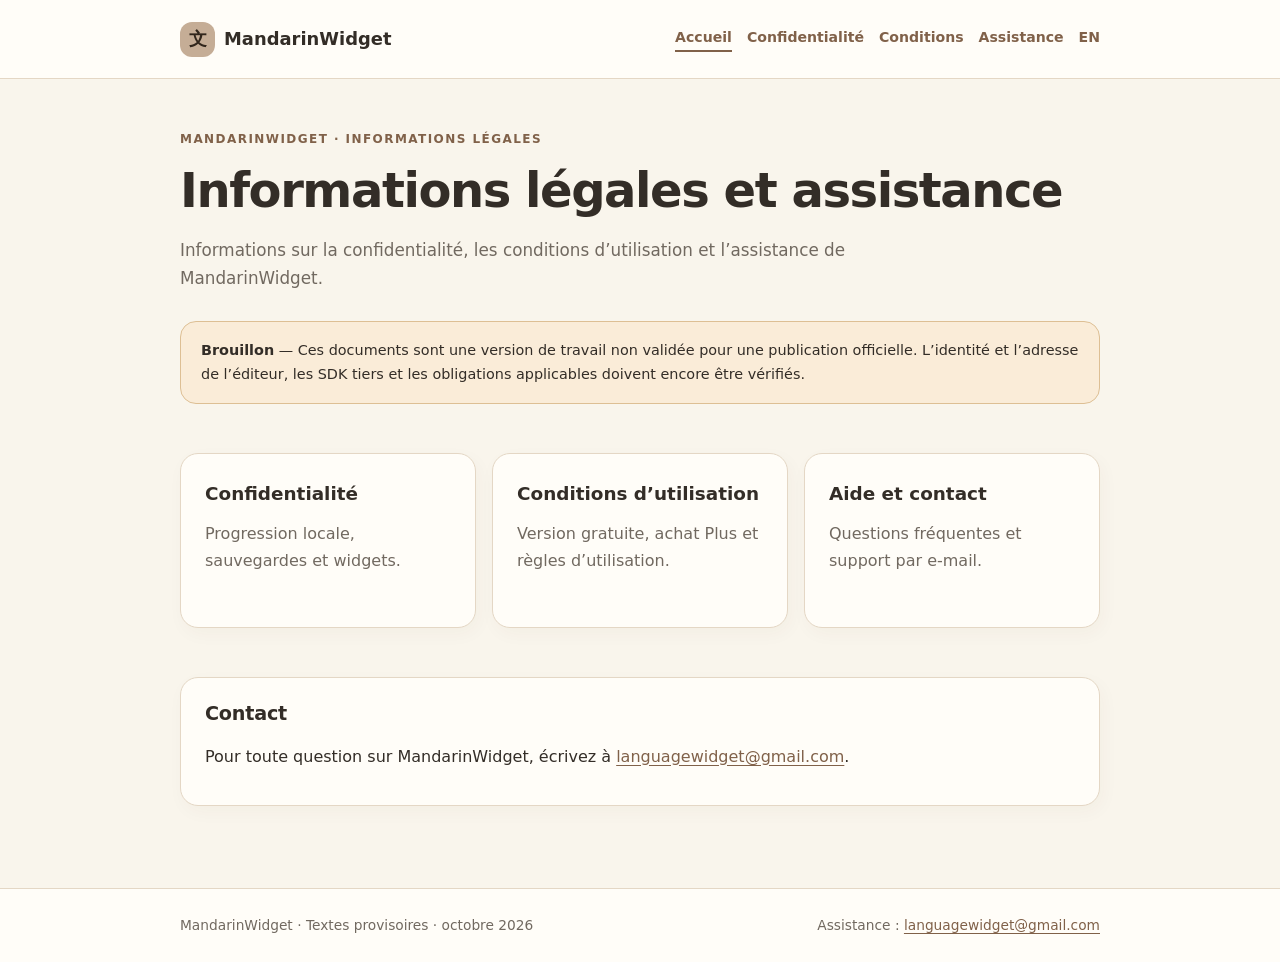
==== index.html @ 7eaf7e13 "docs: add draft bilingual legal website for GitHub Pages" ====
<!doctype html>
<html lang="fr">
<head>
<meta charset="utf-8"><meta name="viewport" content="width=device-width,initial-scale=1">
<meta name="robots" content="noindex,nofollow">
<meta name="description" content="Informations sur la confidentialité, les conditions d’utilisation et l’assistance de MandarinWidget.">
<title>Informations légales et assistance · MandarinWidget</title>
<link rel="stylesheet" href="styles.css">
</head>
<body>
<header><div class="wrap top"><a class="logo" href="index.html"><span class="mark" aria-hidden="true">文</span>MandarinWidget</a><nav aria-label="Navigation"><a href="index.html" aria-current="page">Accueil</a><a href="privacy-fr.html">Confidentialité</a><a href="terms-fr.html">Conditions</a><a href="support-fr.html">Assistance</a><a href="index-en.html" lang="en">EN</a></nav></div></header>
<main class="wrap"><div class="eyebrow">MandarinWidget · Informations légales</div><h1>Informations légales et assistance</h1><p class="lead">Informations sur la confidentialité, les conditions d’utilisation et l’assistance de MandarinWidget.</p>
<aside class="notice"><strong>Brouillon</strong> — Ces documents sont une version de travail non validée pour une publication officielle. L’identité et l’adresse de l’éditeur, les SDK tiers et les obligations applicables doivent encore être vérifiés.</aside>
<div class="grid"><a class="card tile" href="privacy-fr.html"><strong>Confidentialité</strong><p>Progression locale, sauvegardes et widgets.</p></a><a class="card tile" href="terms-fr.html"><strong>Conditions d’utilisation</strong><p>Version gratuite, achat Plus et règles d’utilisation.</p></a><a class="card tile" href="support-fr.html"><strong>Aide et contact</strong><p>Questions fréquentes et support par e-mail.</p></a></div><section class="card"><h2>Contact</h2><p>Pour toute question sur MandarinWidget, écrivez à <a href="mailto:languagewidget@gmail.com">languagewidget@gmail.com</a>.</p></section>
</main>
<footer><div class="wrap bottom"><span>MandarinWidget · Textes provisoires · octobre 2026</span><span>Assistance : <a href="mailto:languagewidget@gmail.com">languagewidget@gmail.com</a></span></div></footer>
</body></html>
---- styles.css ----
:root{color-scheme:light dark;--bg:#f9f5ec;--surface:#fffdf8;--text:#332d27;--muted:#716960;--accent:#806149;--border:#e4d7c5;--note:#faecd8;--note-border:#ddbf94}
*{box-sizing:border-box}html{scroll-behavior:smooth}body{margin:0;background:var(--bg);color:var(--text);font-family:system-ui,-apple-system,"Segoe UI",Arial,sans-serif;line-height:1.7}
a{color:var(--accent);text-underline-offset:3px}.wrap{width:min(920px,calc(100% - 36px));margin:auto}
header{border-bottom:1px solid var(--border);background:var(--surface)}.top{min-height:78px;display:flex;align-items:center;gap:22px;justify-content:space-between;flex-wrap:wrap;padding:14px 0}.logo{text-decoration:none;font-size:1.12rem;white-space:nowrap;font-weight:800;color:var(--text)}.mark{display:inline-flex;border-radius:12px;width:35px;height:35px;align-items:center;justify-content:center;background:#c5ad96;color:#31261c;margin-right:9px}
nav{display:flex;gap:15px;flex-wrap:wrap;font-size:.88rem;font-weight:600}nav a{text-decoration:none}nav a[aria-current="page"]{border-bottom:2px solid currentColor}
main{padding:50px 0 65px}.eyebrow{font-size:.75rem;letter-spacing:.12em;text-transform:uppercase;font-weight:800;color:var(--accent)}h1{font-size:clamp(2rem,5vw,3rem);line-height:1.15;letter-spacing:-.03em;margin:14px 0 17px}h2{line-height:1.3;font-size:1.2rem;letter-spacing:-.012em;margin-top:0}p{margin:11px 0}.lead{font-size:1.05rem;color:var(--muted);max-width:750px}.notice{margin:28px 0;padding:16px 20px;background:var(--note);border:1px solid var(--note-border);border-radius:16px;font-size:.9rem}
.grid{display:grid;grid-template-columns:repeat(3,minmax(0,1fr));gap:16px;margin:32px 0}.card{background:var(--surface);border:1px solid var(--border);border-radius:18px;padding:24px;margin:17px 0;box-shadow:3px 6px 18px rgba(81,55,31,.035)}.tile{display:block;color:var(--text);text-decoration:none;min-height:175px;transition:transform .12s}.tile:hover{transform:translateY(-2px)}.tile strong{font-size:1.15rem}.tile p{color:var(--muted)}
footer{border-top:1px solid var(--border);background:var(--surface);padding:25px 0;font-size:.86rem;color:var(--muted)}.bottom{display:flex;gap:12px;justify-content:space-between;flex-wrap:wrap}
@media(max-width:680px){.grid{grid-template-columns:1fr}.top{align-items:flex-start}main{padding:34px 0 50px}.card{padding:21px}nav{gap:11px}}
@media(prefers-color-scheme:dark){:root{--bg:#17191f;--surface:#20232b;--text:#eee9e1;--muted:#c2bcb3;--accent:#d0b69a;--border:#3e4149;--note:#2e2923;--note-border:#62533d}.mark{background:#cab59e;color:#30261e}}
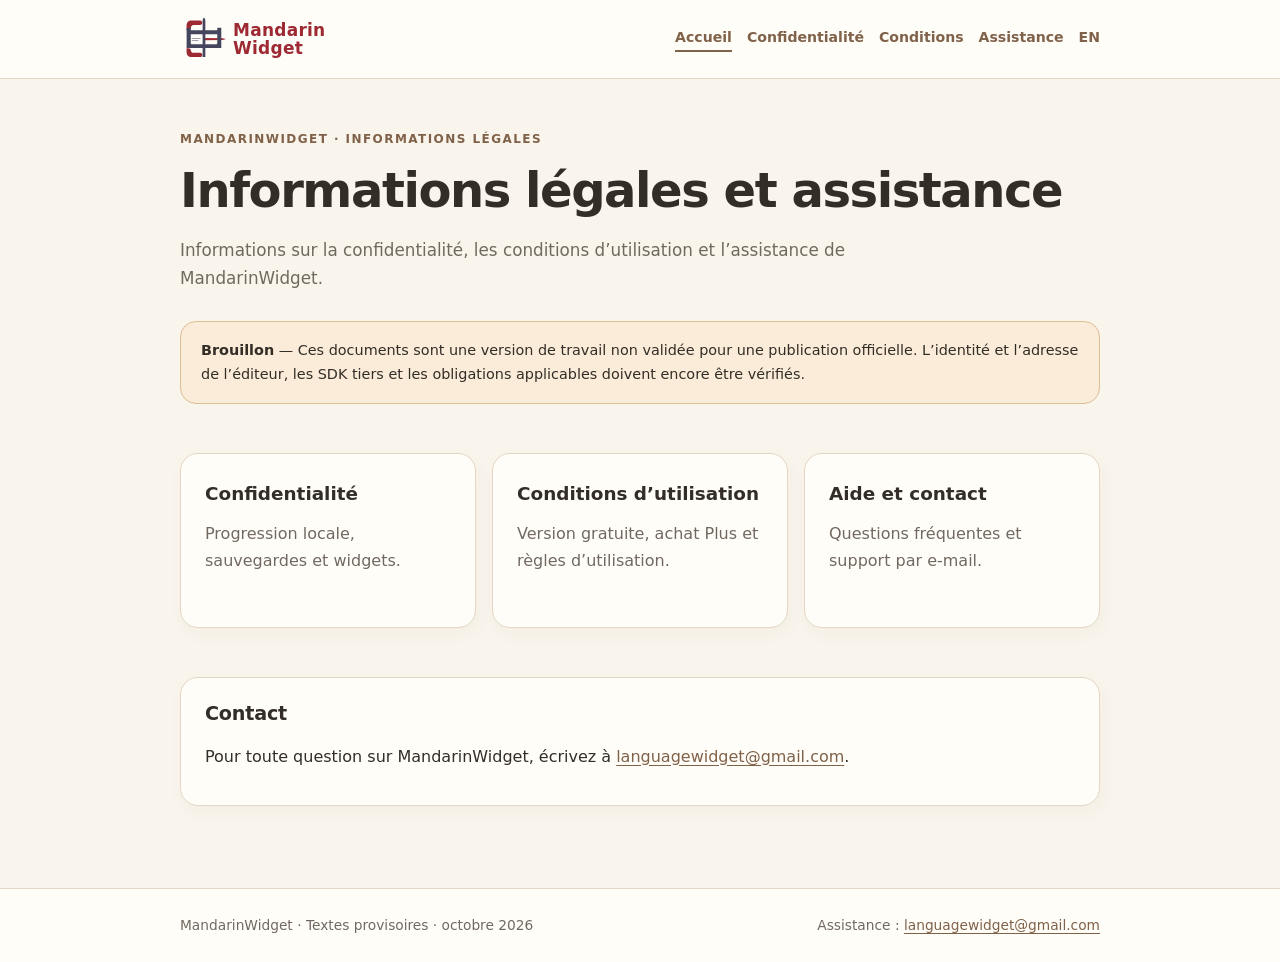
==== commit e7a6f518: "style(legal): use official MandarinWidget app logo across FR/EN pages" ====
--- a/index.html
+++ b/index.html
@@ -6,9 +6,10 @@
 <meta name="description" content="Informations sur la confidentialité, les conditions d’utilisation et l’assistance de MandarinWidget.">
 <title>Informations légales et assistance · MandarinWidget</title>
 <link rel="stylesheet" href="styles.css">
+<link rel="icon" type="image/svg+xml" href="assets/mandarinwidget-logo.svg">
 </head>
 <body>
-<header><div class="wrap top"><a class="logo" href="index.html"><span class="mark" aria-hidden="true">文</span>MandarinWidget</a><nav aria-label="Navigation"><a href="index.html" aria-current="page">Accueil</a><a href="privacy-fr.html">Confidentialité</a><a href="terms-fr.html">Conditions</a><a href="support-fr.html">Assistance</a><a href="index-en.html" lang="en">EN</a></nav></div></header>
+<header><div class="wrap top"><a class="logo" href="index.html"><img class="site-logo" src="assets/mandarinwidget-logo.svg" width="48" height="48" alt="" aria-hidden="true"><span class="brand-wordmark"><span>Mandarin</span><span>Widget</span></span></a><nav aria-label="Navigation"><a href="index.html" aria-current="page">Accueil</a><a href="privacy-fr.html">Confidentialité</a><a href="terms-fr.html">Conditions</a><a href="support-fr.html">Assistance</a><a href="index-en.html" lang="en">EN</a></nav></div></header>
 <main class="wrap"><div class="eyebrow">MandarinWidget · Informations légales</div><h1>Informations légales et assistance</h1><p class="lead">Informations sur la confidentialité, les conditions d’utilisation et l’assistance de MandarinWidget.</p>
 <aside class="notice"><strong>Brouillon</strong> — Ces documents sont une version de travail non validée pour une publication officielle. L’identité et l’adresse de l’éditeur, les SDK tiers et les obligations applicables doivent encore être vérifiés.</aside>
 <div class="grid"><a class="card tile" href="privacy-fr.html"><strong>Confidentialité</strong><p>Progression locale, sauvegardes et widgets.</p></a><a class="card tile" href="terms-fr.html"><strong>Conditions d’utilisation</strong><p>Version gratuite, achat Plus et règles d’utilisation.</p></a><a class="card tile" href="support-fr.html"><strong>Aide et contact</strong><p>Questions fréquentes et support par e-mail.</p></a></div><section class="card"><h2>Contact</h2><p>Pour toute question sur MandarinWidget, écrivez à <a href="mailto:languagewidget@gmail.com">languagewidget@gmail.com</a>.</p></section>
--- a/styles.css
+++ b/styles.css
@@ -1,10 +1,10 @@
 :root{color-scheme:light dark;--bg:#f9f5ec;--surface:#fffdf8;--text:#332d27;--muted:#716960;--accent:#806149;--border:#e4d7c5;--note:#faecd8;--note-border:#ddbf94}
 *{box-sizing:border-box}html{scroll-behavior:smooth}body{margin:0;background:var(--bg);color:var(--text);font-family:system-ui,-apple-system,"Segoe UI",Arial,sans-serif;line-height:1.7}
 a{color:var(--accent);text-underline-offset:3px}.wrap{width:min(920px,calc(100% - 36px));margin:auto}
-header{border-bottom:1px solid var(--border);background:var(--surface)}.top{min-height:78px;display:flex;align-items:center;gap:22px;justify-content:space-between;flex-wrap:wrap;padding:14px 0}.logo{text-decoration:none;font-size:1.12rem;white-space:nowrap;font-weight:800;color:var(--text)}.mark{display:inline-flex;border-radius:12px;width:35px;height:35px;align-items:center;justify-content:center;background:#c5ad96;color:#31261c;margin-right:9px}
+header{border-bottom:1px solid var(--border);background:var(--surface)}.top{min-height:78px;display:flex;align-items:center;gap:22px;justify-content:space-between;flex-wrap:wrap;padding:14px 0}.logo{display:inline-flex;align-items:center;gap:5px;text-decoration:none;white-space:nowrap;color:#9D2933}.site-logo{display:block;flex:0 0 auto;width:48px;height:48px;object-fit:contain}.brand-wordmark{display:flex;flex-direction:column;justify-content:center;font-size:17px;line-height:18px;letter-spacing:.25px;font-weight:750;color:#9D2933}.brand-wordmark span:last-child{font-weight:850}
 nav{display:flex;gap:15px;flex-wrap:wrap;font-size:.88rem;font-weight:600}nav a{text-decoration:none}nav a[aria-current="page"]{border-bottom:2px solid currentColor}
 main{padding:50px 0 65px}.eyebrow{font-size:.75rem;letter-spacing:.12em;text-transform:uppercase;font-weight:800;color:var(--accent)}h1{font-size:clamp(2rem,5vw,3rem);line-height:1.15;letter-spacing:-.03em;margin:14px 0 17px}h2{line-height:1.3;font-size:1.2rem;letter-spacing:-.012em;margin-top:0}p{margin:11px 0}.lead{font-size:1.05rem;color:var(--muted);max-width:750px}.notice{margin:28px 0;padding:16px 20px;background:var(--note);border:1px solid var(--note-border);border-radius:16px;font-size:.9rem}
 .grid{display:grid;grid-template-columns:repeat(3,minmax(0,1fr));gap:16px;margin:32px 0}.card{background:var(--surface);border:1px solid var(--border);border-radius:18px;padding:24px;margin:17px 0;box-shadow:3px 6px 18px rgba(81,55,31,.035)}.tile{display:block;color:var(--text);text-decoration:none;min-height:175px;transition:transform .12s}.tile:hover{transform:translateY(-2px)}.tile strong{font-size:1.15rem}.tile p{color:var(--muted)}
 footer{border-top:1px solid var(--border);background:var(--surface);padding:25px 0;font-size:.86rem;color:var(--muted)}.bottom{display:flex;gap:12px;justify-content:space-between;flex-wrap:wrap}
 @media(max-width:680px){.grid{grid-template-columns:1fr}.top{align-items:flex-start}main{padding:34px 0 50px}.card{padding:21px}nav{gap:11px}}
-@media(prefers-color-scheme:dark){:root{--bg:#17191f;--surface:#20232b;--text:#eee9e1;--muted:#c2bcb3;--accent:#d0b69a;--border:#3e4149;--note:#2e2923;--note-border:#62533d}.mark{background:#cab59e;color:#30261e}}
+@media(prefers-color-scheme:dark){:root{--bg:#17191f;--surface:#20232b;--text:#eee9e1;--muted:#c2bcb3;--accent:#d0b69a;--border:#3e4149;--note:#2e2923;--note-border:#62533d}}
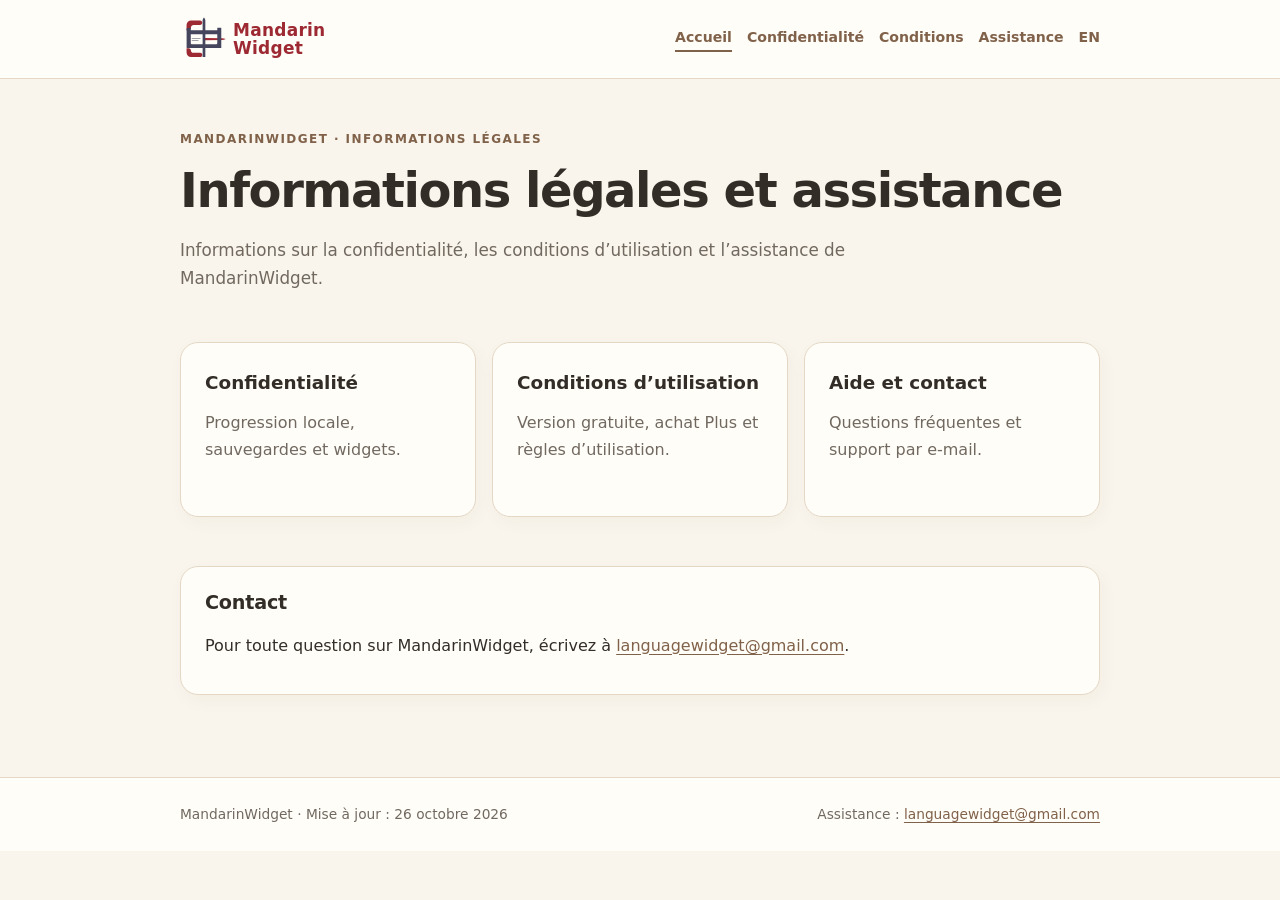
==== commit 26fee185: "docs(legal): publish index.html without draft banner" ====
--- a/index.html
+++ b/index.html
@@ -2,7 +2,7 @@
 <html lang="fr">
 <head>
 <meta charset="utf-8"><meta name="viewport" content="width=device-width,initial-scale=1">
-<meta name="robots" content="noindex,nofollow">
+<meta name="robots" content="index,follow">
 <meta name="description" content="Informations sur la confidentialité, les conditions d’utilisation et l’assistance de MandarinWidget.">
 <title>Informations légales et assistance · MandarinWidget</title>
 <link rel="stylesheet" href="styles.css">
@@ -11,8 +11,8 @@
 <body>
 <header><div class="wrap top"><a class="logo" href="index.html"><img class="site-logo" src="assets/mandarinwidget-logo.svg" width="48" height="48" alt="" aria-hidden="true"><span class="brand-wordmark"><span>Mandarin</span><span>Widget</span></span></a><nav aria-label="Navigation"><a href="index.html" aria-current="page">Accueil</a><a href="privacy-fr.html">Confidentialité</a><a href="terms-fr.html">Conditions</a><a href="support-fr.html">Assistance</a><a href="index-en.html" lang="en">EN</a></nav></div></header>
 <main class="wrap"><div class="eyebrow">MandarinWidget · Informations légales</div><h1>Informations légales et assistance</h1><p class="lead">Informations sur la confidentialité, les conditions d’utilisation et l’assistance de MandarinWidget.</p>
-<aside class="notice"><strong>Brouillon</strong> — Ces documents sont une version de travail non validée pour une publication officielle. L’identité et l’adresse de l’éditeur, les SDK tiers et les obligations applicables doivent encore être vérifiés.</aside>
+
 <div class="grid"><a class="card tile" href="privacy-fr.html"><strong>Confidentialité</strong><p>Progression locale, sauvegardes et widgets.</p></a><a class="card tile" href="terms-fr.html"><strong>Conditions d’utilisation</strong><p>Version gratuite, achat Plus et règles d’utilisation.</p></a><a class="card tile" href="support-fr.html"><strong>Aide et contact</strong><p>Questions fréquentes et support par e-mail.</p></a></div><section class="card"><h2>Contact</h2><p>Pour toute question sur MandarinWidget, écrivez à <a href="mailto:languagewidget@gmail.com">languagewidget@gmail.com</a>.</p></section>
 </main>
-<footer><div class="wrap bottom"><span>MandarinWidget · Textes provisoires · octobre 2026</span><span>Assistance : <a href="mailto:languagewidget@gmail.com">languagewidget@gmail.com</a></span></div></footer>
+<footer><div class="wrap bottom"><span>MandarinWidget · Mise à jour : 26 octobre 2026</span><span>Assistance : <a href="mailto:languagewidget@gmail.com">languagewidget@gmail.com</a></span></div></footer>
 </body></html>
